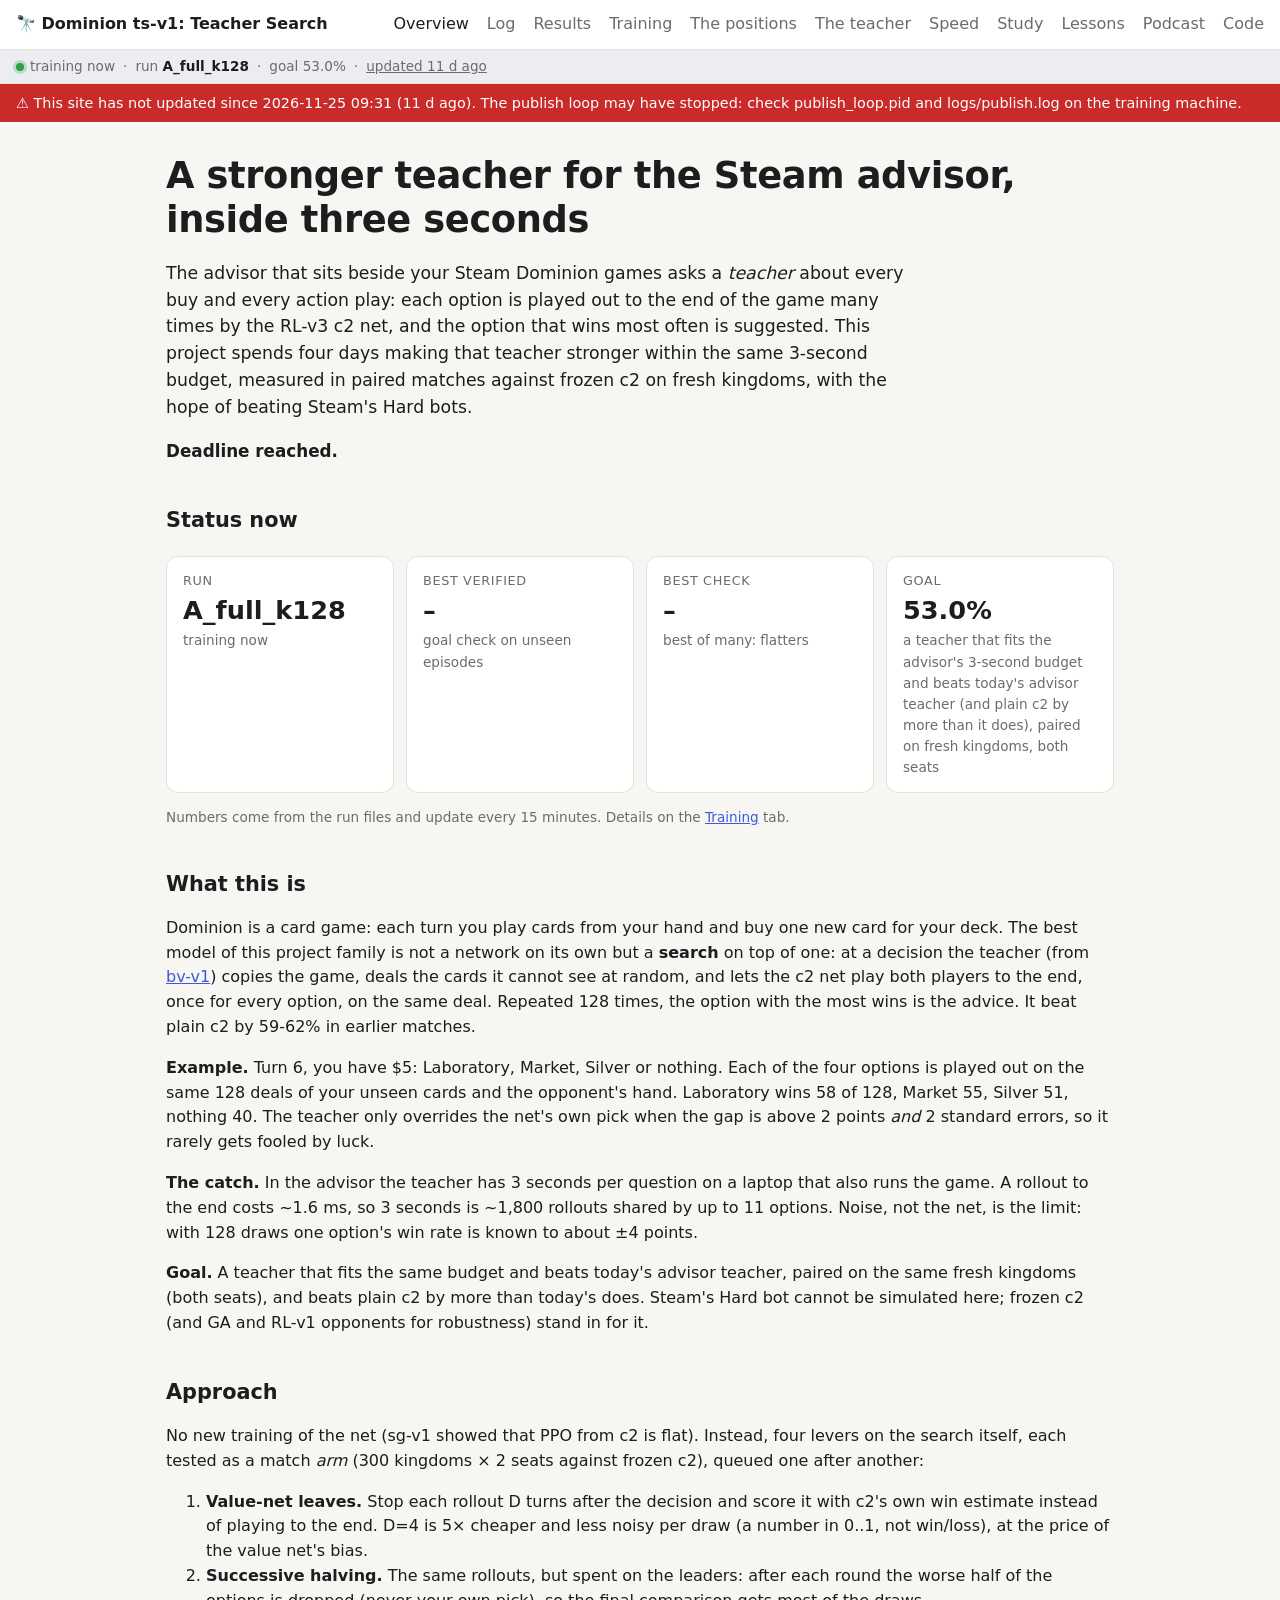
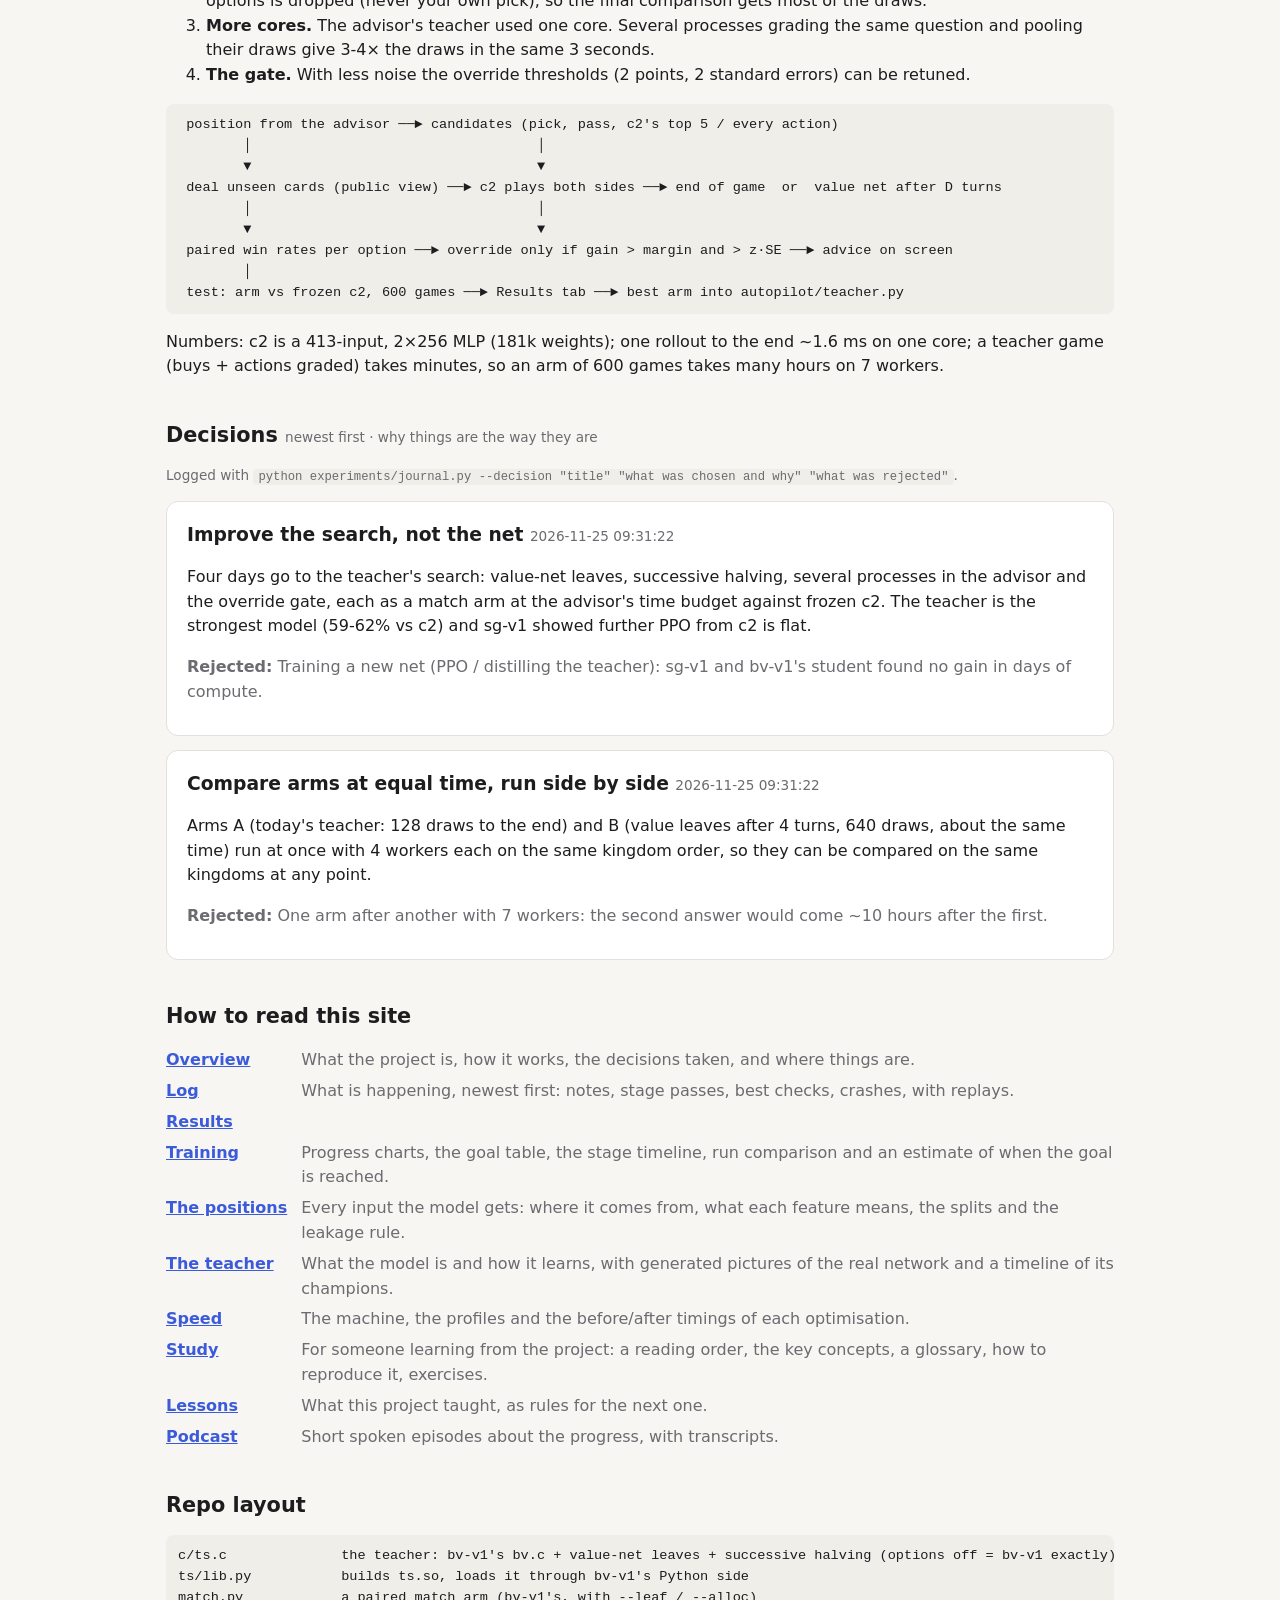
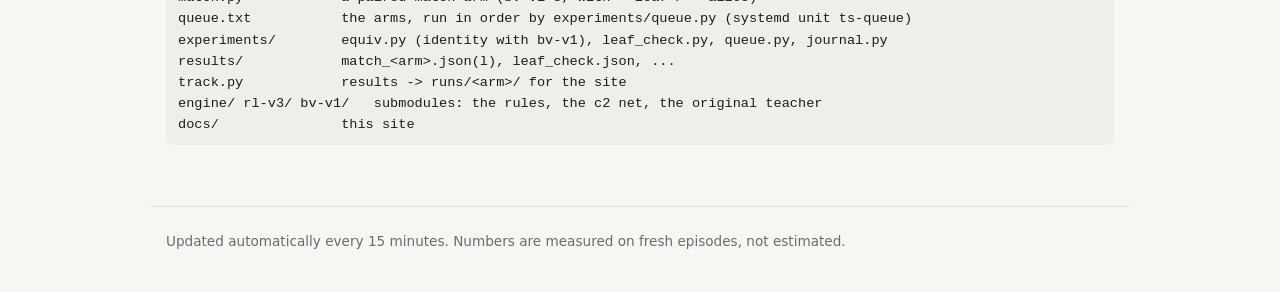
==== docs/index.html @ 8b09281b "ts-v1: teacher search for the Steam advisor (leaves, halving), match arms, site Co-Authored-By: Clau" ====
<!doctype html>
<html lang="en">
<head>
<meta charset="utf-8">
<meta name="viewport" content="width=device-width, initial-scale=1">
<title>Overview</title>
<link rel="stylesheet" href="style.css?v=d5cc2c7c">
</head>
<body>
<main>
<header class="hero">
  <h1>A stronger teacher for the Steam advisor, inside three seconds</h1>
  <p class="lede">The advisor that sits beside your Steam Dominion games asks a <em>teacher</em> about every buy and every action play: each option is played out to the end of the game many times by the RL-v3 c2 net, and the option that wins most often is suggested. This project spends four days making that teacher stronger within the same 3-second budget, measured in paired matches against frozen c2 on fresh kingdoms, with the hope of beating Steam's Hard bots.</p>
  <p class="countdown" id="countdown"></p>
</header>

<section>
  <h2>Status now</h2>
  <div class="cards" id="cards"></div>
  <p class="muted small">Numbers come from the run files and update every 15 minutes. Details on the <a href="training.html">Training</a> tab.</p>
</section>

<section>
  <h2>What this is</h2>
  <p>Dominion is a card game: each turn you play cards from your hand and buy one new card for your deck. The best
  model of this project family is not a network on its own but a <strong>search</strong> on top of one: at a decision
  the teacher (from <a href="https://jca374.github.io/dominion-bv-v1/">bv-v1</a>) copies the game, deals the cards it
  cannot see at random, and lets the c2 net play both players to the end, once for every option, on the same deal.
  Repeated 128 times, the option with the most wins is the advice. It beat plain c2 by 59-62% in earlier matches.</p>
  <p><strong>Example.</strong> Turn 6, you have $5: Laboratory, Market, Silver or nothing. Each of the four options is
  played out on the same 128 deals of your unseen cards and the opponent's hand. Laboratory wins 58 of 128, Market 55,
  Silver 51, nothing 40. The teacher only overrides the net's own pick when the gap is above 2 points <em>and</em>
  2 standard errors, so it rarely gets fooled by luck.</p>
  <p><strong>The catch.</strong> In the advisor the teacher has 3 seconds per question on a laptop that also runs the
  game. A rollout to the end costs ~1.6 ms, so 3 seconds is ~1,800 rollouts shared by up to 11 options. Noise, not
  the net, is the limit: with 128 draws one option's win rate is known to about ±4 points.</p>
  <p><strong>Goal.</strong> A teacher that fits the same budget and beats today's advisor teacher, paired on the same
  fresh kingdoms (both seats), and beats plain c2 by more than today's does. Steam's Hard bot cannot be simulated here;
  frozen c2 (and GA and RL-v1 opponents for robustness) stand in for it.</p>
</section>

<section>
  <h2>Approach</h2>
  <p>No new training of the net (sg-v1 showed that PPO from c2 is flat). Instead, four levers on the search itself,
  each tested as a match <em>arm</em> (300 kingdoms × 2 seats against frozen c2), queued one after another:</p>
  <ol>
   <li><strong>Value-net leaves.</strong> Stop each rollout D turns after the decision and score it with c2's own win
   estimate instead of playing to the end. D=4 is 5× cheaper and less noisy per draw (a number in 0..1, not win/loss),
   at the price of the value net's bias.</li>
   <li><strong>Successive halving.</strong> The same rollouts, but spent on the leaders: after each round the worse
   half of the options is dropped (never your own pick), so the final comparison gets most of the draws.</li>
   <li><strong>More cores.</strong> The advisor's teacher used one core. Several processes grading the same question
   and pooling their draws give 3-4× the draws in the same 3 seconds.</li>
   <li><strong>The gate.</strong> With less noise the override thresholds (2 points, 2 standard errors) can be retuned.</li>
  </ol>
<pre>
 position from the advisor ──► candidates (pick, pass, c2's top 5 / every action)
        │                                   │
        ▼                                   ▼
 deal unseen cards (public view) ──► c2 plays both sides ──► end of game  or  value net after D turns
        │                                   │
        ▼                                   ▼
 paired win rates per option ──► override only if gain > margin and > z·SE ──► advice on screen
        │
 test: arm vs frozen c2, 600 games ──► Results tab ──► best arm into autopilot/teacher.py
</pre>
  <p>Numbers: c2 is a 413-input, 2×256 MLP (181k weights); one rollout to the end ~1.6 ms on one core; a teacher game
  (buys + actions graded) takes minutes, so an arm of 600 games takes many hours on 7 workers.</p>
</section>

<section>
  <h2>Decisions <span class="muted small">newest first · why things are the way they are</span></h2>
  <p class="muted small">Logged with <code>python experiments/journal.py --decision "title" "what was chosen and why" "what was rejected"</code>.</p>
  <div id="decisions"></div>
</section>

<section>
  <h2>How to read this site</h2>
  <div id="guide"></div>
</section>

<section>
  <h2>Repo layout</h2>
<pre>
c/ts.c              the teacher: bv-v1's bv.c + value-net leaves + successive halving (options off = bv-v1 exactly)
ts/lib.py           builds ts.so, loads it through bv-v1's Python side
match.py            a paired match arm (bv-v1's, with --leaf / --alloc)
queue.txt           the arms, run in order by experiments/queue.py (systemd unit ts-queue)
experiments/        equiv.py (identity with bv-v1), leaf_check.py, queue.py, journal.py
results/            match_&lt;arm&gt;.json(l), leaf_check.json, ...
track.py            results -&gt; runs/&lt;arm&gt;/ for the site
engine/ rl-v3/ bv-v1/   submodules: the rules, the c2 net, the original teacher
docs/               this site
</pre>
</section>
</main>
<footer>Updated automatically every 15 minutes. Numbers are measured on fresh episodes, not estimated.</footer>
<script src="site.js?v=a8f18eb9"></script>
<script src="common.js?v=cf5d53e1"></script>
<script src="project.js?v=092dcfd4"></script>
<script src="overview.js?v=cb92b7c0"></script>
</body>
</html>
---- docs/style.css ----
:root {
  --bg: #f7f6f2; --panel: #ffffff; --ink: #1d1d1f; --muted: #6b6b70; --line: #e3e1da;
  --accent: #3b5bdb; --good: #2f9e44; --warn: #e8590c; --bad: #c92a2a; --band: rgba(59, 91, 219, .06);
  --code: #f0eee8;
}
@media (prefers-color-scheme: dark) {
  :root:not([data-theme="light"]) {
    --bg: #111215; --panel: #1a1b20; --ink: #ececf1; --muted: #9a9aa3; --line: #2c2d34;
    --accent: #8ea6ff; --good: #69db7c; --warn: #ffa94d; --bad: #ff8787; --band: rgba(142, 166, 255, .08);
    --code: #23242b;
  }
}
:root[data-theme="dark"] {
  --bg: #111215; --panel: #1a1b20; --ink: #ececf1; --muted: #9a9aa3; --line: #2c2d34;
  --accent: #8ea6ff; --good: #69db7c; --warn: #ffa94d; --bad: #ff8787; --band: rgba(142, 166, 255, .08);
  --code: #23242b;
}
* { box-sizing: border-box; }
body { margin: 0; background: var(--bg); color: var(--ink); font: 16px/1.55 system-ui, -apple-system, "Segoe UI", sans-serif; }
main { max-width: 980px; margin: 0 auto; padding: 0 16px 48px; }
nav.top { display: flex; gap: 18px; align-items: center; padding: 12px 16px; border-bottom: 1px solid var(--line);
  background: var(--panel); position: sticky; top: 0; z-index: 5; flex-wrap: wrap; }
nav.top a { color: var(--muted); text-decoration: none; }
nav.top a.on, nav.top a:hover { color: var(--ink); }
nav.top .brand { color: var(--ink); font-weight: 650; margin-right: auto; }
h1 { font-size: clamp(1.6rem, 4vw, 2.3rem); line-height: 1.2; margin: 32px 0 12px; letter-spacing: -.01em; }
h2 { margin: 40px 0 8px; font-size: 1.3rem; }
.lede { font-size: 1.08rem; max-width: 760px; }
.muted { color: var(--muted); } .small { font-size: .85rem; font-weight: 400; }
a { color: var(--accent); }
.cards { display: grid; grid-template-columns: repeat(auto-fit, minmax(min(150px, 45%), 1fr)); gap: 12px; margin-top: 20px; }
.card { background: var(--panel); border: 1px solid var(--line); border-radius: 12px; padding: 14px 16px; }
.card .k { color: var(--muted); font-size: .8rem; text-transform: uppercase; letter-spacing: .05em; }
.card .v { font-size: 1.6rem; font-weight: 650; font-variant-numeric: tabular-nums; }
.card .s { color: var(--muted); font-size: .85rem; }
.stage { background: var(--panel); border: 1px solid var(--line); border-radius: 12px; padding: 12px 16px; margin: 8px 0;
  display: grid; grid-template-columns: 34px 1fr; gap: 4px 12px; }
.stage .n { width: 30px; height: 30px; border-radius: 50%; display: grid; place-items: center; font-weight: 650;
  background: var(--code); color: var(--muted); }
.stage.passed .n { background: var(--good); color: var(--panel); }
.stage.current { border-color: var(--accent); }
.stage.current .n { background: var(--accent); color: var(--panel); }
.stage.capped .n { background: var(--warn); color: var(--panel); }
.stage h3 { margin: 2px 0; font-size: 1.02rem; }
.stage dl { margin: 0; display: grid; grid-template-columns: max-content 1fr; gap: 2px 10px; font-size: .9rem; }
.stage dt { color: var(--muted); }
.stage dd { margin: 0; }
.chartbox { background: var(--panel); border: 1px solid var(--line); border-radius: 12px; padding: 10px; }
.ev { background: var(--panel); border: 1px solid var(--line); border-radius: 12px; padding: 12px 16px; margin: 10px 0;
  display: flex; gap: 16px; flex-wrap: wrap; }
.ev .body { flex: 1 1 320px; min-width: 0; }
.ev .t { color: var(--muted); font-size: .8rem; font-variant-numeric: tabular-nums; }
.ev h4 { margin: 2px 0 4px; font-size: 1rem; }
.ev p { margin: 4px 0; white-space: pre-wrap; }
.ev img { width: 420px; max-width: 100%; border-radius: 8px; border: 1px solid var(--line); background: #000; }
.tag { display: inline-block; font-size: .72rem; padding: 1px 8px; border-radius: 99px; margin-right: 6px;
  background: var(--code); color: var(--muted); text-transform: uppercase; letter-spacing: .04em; }
.tag.stage_pass, .tag.goal_check { background: var(--good); color: var(--panel); }
.tag.new_best { background: var(--accent); color: var(--panel); }
.tag.journal { background: var(--ink); color: var(--panel); }
.tag.stage_cap { background: var(--warn); color: var(--panel); }
.lesson { background: var(--panel); border: 1px solid var(--line); border-radius: 12px; padding: 4px 20px 16px; margin: 16px 0; }
code { background: var(--code); padding: 1px 5px; border-radius: 4px; font-size: .9em; }
footer { max-width: 980px; margin: 0 auto; padding: 24px 16px 40px; color: var(--muted); font-size: .85rem; border-top: 1px solid var(--line); }
table.t { border-collapse: collapse; width: 100%; background: var(--panel); border: 1px solid var(--line); border-radius: 12px;
  overflow: hidden; font-size: .92rem; font-variant-numeric: tabular-nums; }
table.t th, table.t td { padding: 7px 10px; border-bottom: 1px solid var(--line); text-align: left; }
table.t th { color: var(--muted); font-weight: 600; font-size: .8rem; text-transform: uppercase; letter-spacing: .04em; }
table.t tr:last-child td { border-bottom: 0; }
table.t td.num { text-align: right; }
.tablewrap { overflow-x: auto; }
.countdown { font-size: 1.05rem; font-weight: 600; }
.box { background: var(--panel); border: 1px solid var(--line); border-radius: 12px; padding: 4px 20px 14px; margin: 14px 0; }
.box h3 { margin: 14px 0 6px; }
.chartbox .h { position: relative; height: 300px; }
pre { background: var(--code); padding: 10px 12px; border-radius: 8px; overflow-x: auto; font-size: .85rem; }
.tag.goal_best { background: var(--accent); color: var(--panel); }
.tag.crash { background: var(--bad); color: var(--panel); }
.bar { height: 10px; border-radius: 5px; background: var(--accent); display: inline-block; vertical-align: middle; }
/* Play tab */
.picker { display: flex; gap: 8px; flex-wrap: wrap; margin: 10px 0; }
.picker button { border: 1px solid var(--line); background: var(--panel); color: var(--ink); border-radius: 99px; padding: 6px 14px;
  cursor: pointer; font: inherit; font-size: .92rem; }
.picker button.on { background: var(--accent); color: var(--panel); border-color: var(--accent); }
.player { background: #000; border-radius: 12px; overflow: hidden; border: 1px solid var(--line); }
.player video { width: 100%; display: block; aspect-ratio: 3 / 2; background: #000; }
.games { display: grid; grid-template-columns: repeat(auto-fill, minmax(210px, 1fr)); gap: 10px; margin-top: 14px; }
.game { background: var(--panel); border: 1px solid var(--line); border-radius: 12px; padding: 10px 12px; cursor: pointer; text-align: left;
  color: var(--ink); font: inherit; }
.game.on { border-color: var(--accent); box-shadow: 0 0 0 2px var(--accent) inset; }
.game .ttl { font-weight: 650; } .game .d { color: var(--muted); font-size: .82rem; }
.badge { display: inline-block; font-size: .72rem; padding: 1px 8px; border-radius: 99px; margin-top: 6px; }
.badge.ok { background: var(--good); color: var(--panel); } .badge.bad { background: var(--bad); color: var(--panel); }
.cmp { display: grid; grid-template-columns: repeat(auto-fill, minmax(230px, 1fr)); gap: 10px; }
.cmp figure { margin: 0; } .cmp video { width: 100%; border-radius: 8px; background: #000; } .cmp figcaption { font-size: .82rem; color: var(--muted); }
.ev img { cursor: pointer; }
/* v2: status strip, stale banner, overview, training, model, study */
.strip { display: flex; flex-wrap: wrap; gap: 4px 0; align-items: center; padding: 6px 16px; font-size: .85rem; color: var(--muted);
  background: var(--band); border-bottom: 1px solid var(--line); }
.strip b { color: var(--ink); font-weight: 600; } .strip .sep { margin: 0 8px; } .strip a { color: var(--muted); }
.dot { display: inline-block; width: 8px; height: 8px; border-radius: 50%; background: var(--muted); margin-right: 6px; vertical-align: middle; }
.dot.on { background: var(--good); box-shadow: 0 0 0 3px rgba(47, 158, 68, .25); }
.stale { background: var(--bad); color: #fff; padding: 8px 16px; font-size: .9rem; }
.guide { display: grid; grid-template-columns: max-content 1fr; gap: 6px 14px; }
.guide dt { font-weight: 600; } .guide dd { margin: 0; color: var(--muted); }
.dec h3 { margin-bottom: 4px; }
.charts { display: grid; grid-template-columns: repeat(auto-fill, minmax(300px, 1fr)); gap: 12px; }
.charts .chartbox h3 { margin: 4px 6px 6px; font-size: .95rem; }
.charts .chartbox .h { height: 220px; }
.tl { background: var(--panel); border: 1px solid var(--line); border-radius: 12px; padding: 10px 14px; margin: 10px 0; }
.tlrun { font-weight: 600; margin-bottom: 6px; }
.tlrow { display: grid; grid-template-columns: minmax(90px, 180px) 1fr; gap: 8px; align-items: center; font-size: .85rem; margin: 3px 0; }
.tlname { overflow: hidden; text-overflow: ellipsis; white-space: nowrap; color: var(--muted); }
.tlbar { position: relative; height: 14px; background: var(--code); border-radius: 7px; }
.tlseg { position: absolute; top: 0; height: 14px; border-radius: 7px; background: var(--accent); }
.tlseg.passed { background: var(--good); } .tlseg.capped { background: var(--warn); } .tlseg.running { background: var(--accent); opacity: .85; }
.figs { display: grid; grid-template-columns: 1fr; gap: 18px; max-width: 900px; }
.fig { margin: 0; background: var(--panel); border: 1px solid var(--line); border-radius: 12px; padding: 8px; }
.fig img { width: 100%; border-radius: 8px; display: block; background: #fff; }
.fig a { display: block; cursor: zoom-in; }
.fig figcaption { font-size: .95rem; color: var(--muted); padding: 8px 4px 2px; line-height: 1.45; }
.fig figcaption b { color: var(--ink, inherit); display: block; font-size: 1.05rem; margin-bottom: 2px; }
.glossary { display: grid; grid-template-columns: max-content 1fr; gap: 4px 14px; }
.glossary dt { font-weight: 600; } .glossary dd { margin: 0; }
@media (max-width: 600px) {
  nav.top { gap: 10px 14px; padding: 10px 16px; font-size: .95rem; }
  .guide, .glossary { grid-template-columns: 1fr; } .guide dd, .glossary dd { margin: 0 0 8px; }
  .ev img { width: 100%; }
  .tlrow { grid-template-columns: 80px 1fr; }
}
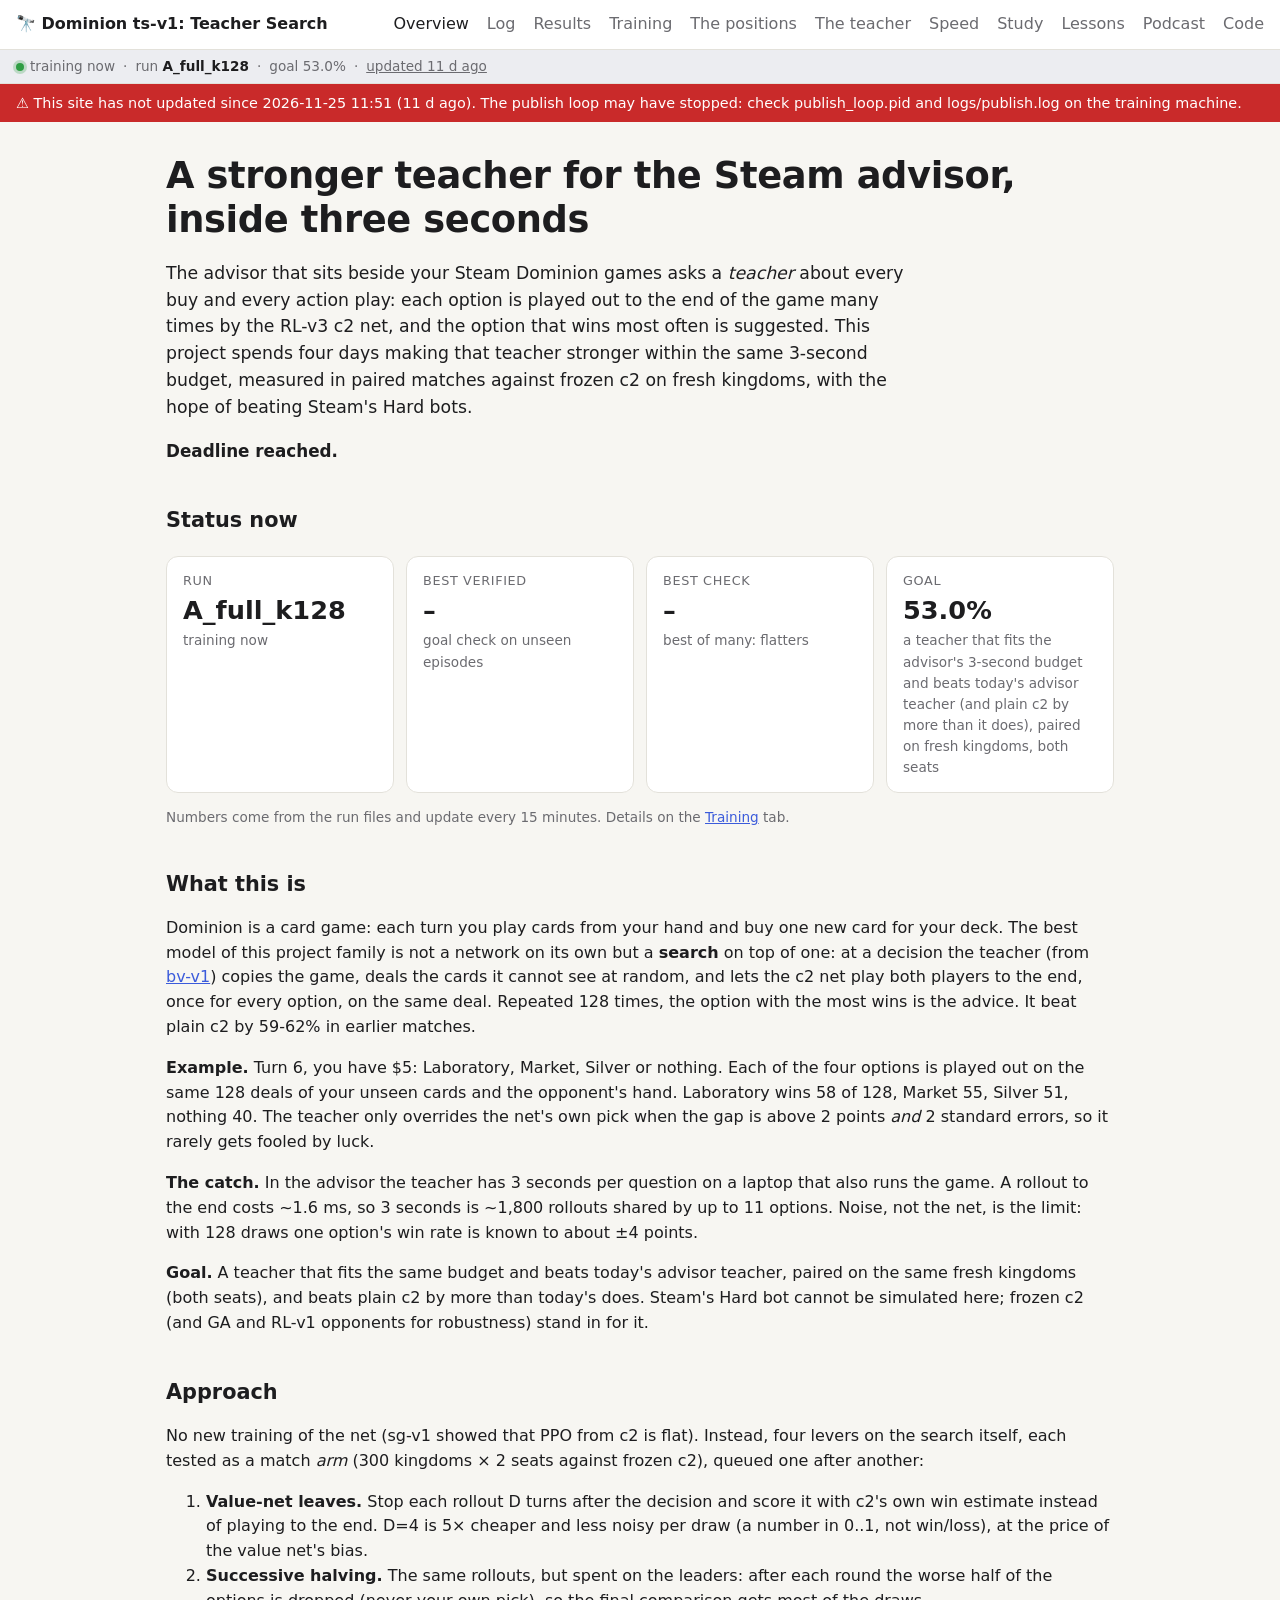
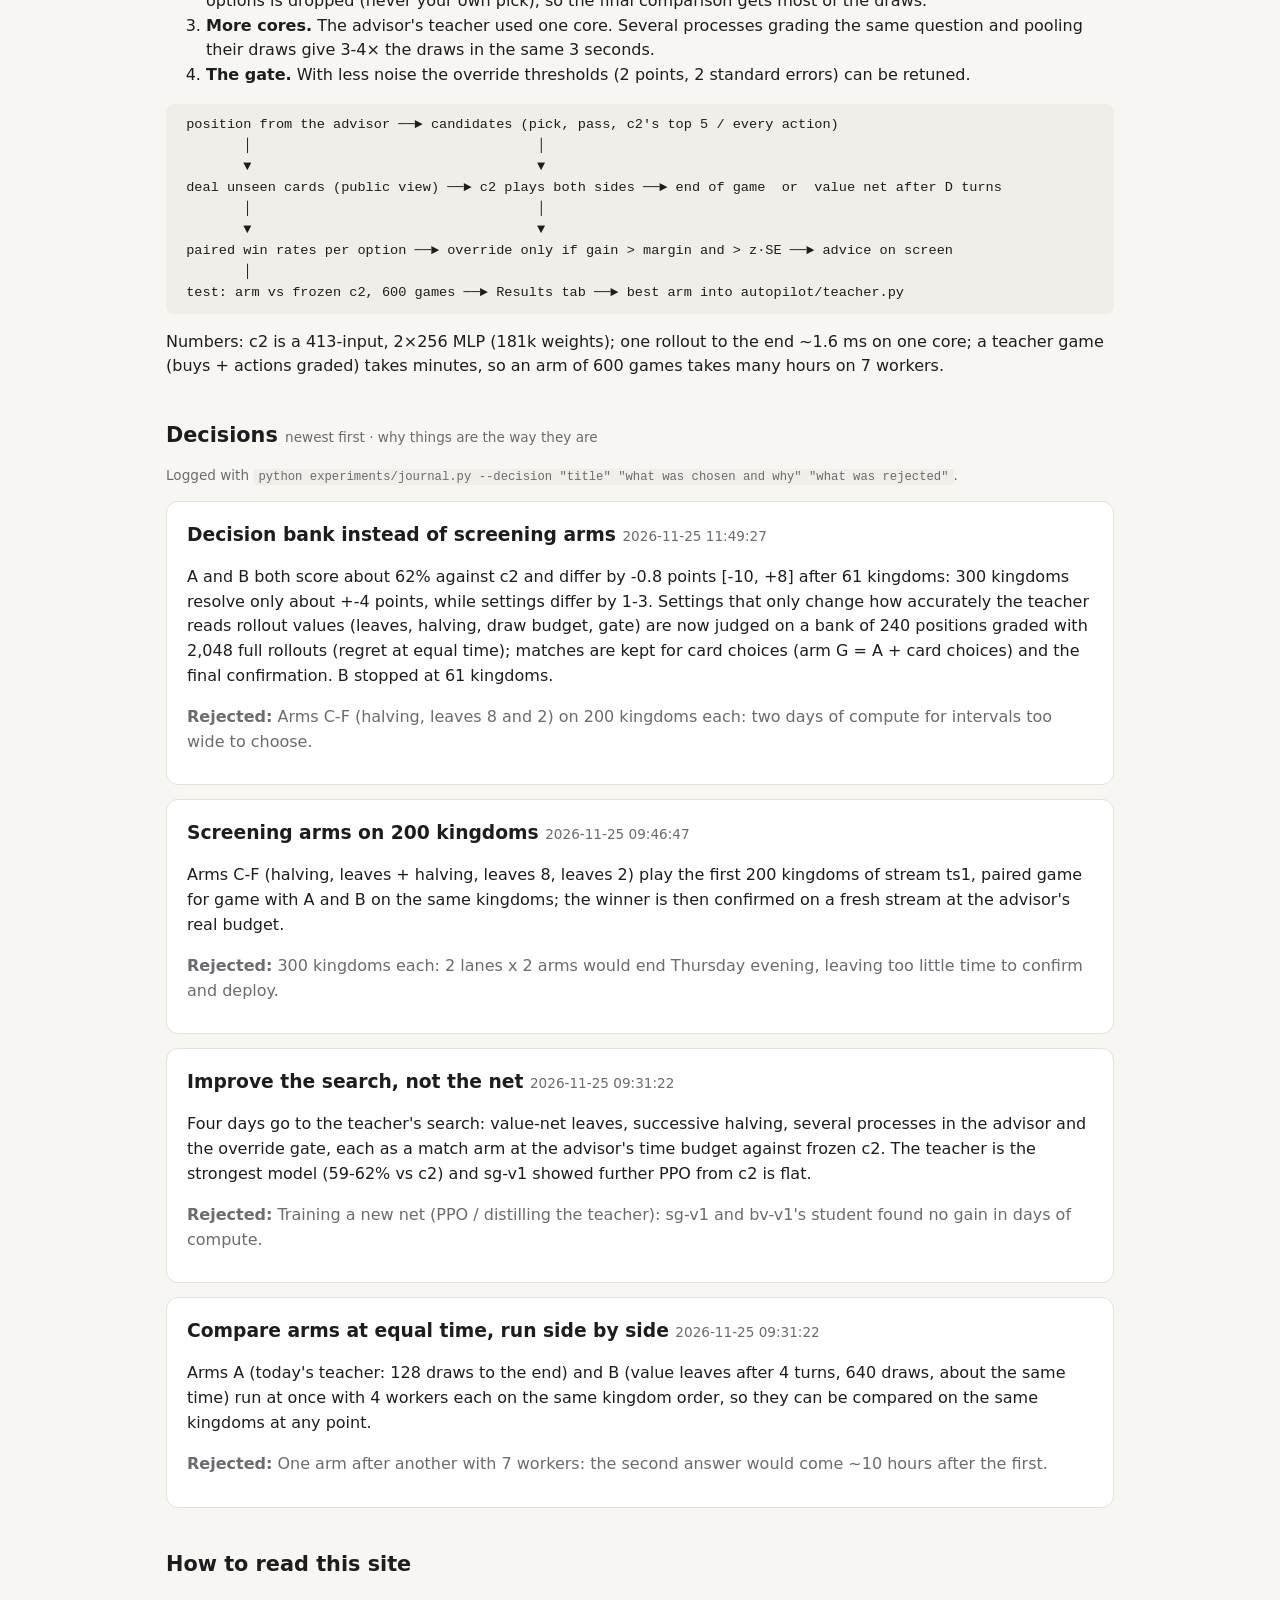
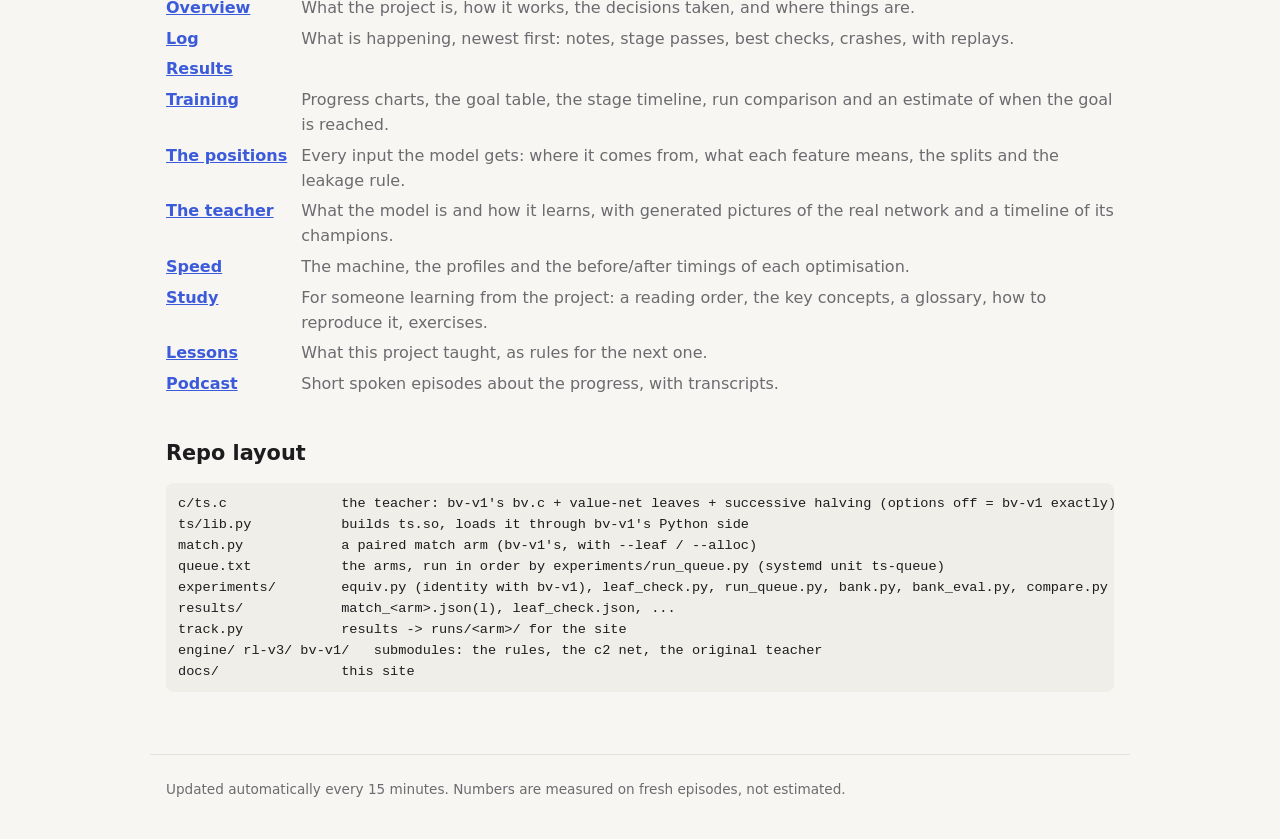
==== commit cf2146b3: "Site update 2026-11-25 11:51" ====
--- a/docs/index.html
+++ b/docs/index.html
@@ -85,8 +85,8 @@
 c/ts.c              the teacher: bv-v1's bv.c + value-net leaves + successive halving (options off = bv-v1 exactly)
 ts/lib.py           builds ts.so, loads it through bv-v1's Python side
 match.py            a paired match arm (bv-v1's, with --leaf / --alloc)
-queue.txt           the arms, run in order by experiments/queue.py (systemd unit ts-queue)
-experiments/        equiv.py (identity with bv-v1), leaf_check.py, queue.py, journal.py
+queue.txt           the arms, run in order by experiments/run_queue.py (systemd unit ts-queue)
+experiments/        equiv.py (identity with bv-v1), leaf_check.py, run_queue.py, bank.py, bank_eval.py, compare.py
 results/            match_&lt;arm&gt;.json(l), leaf_check.json, ...
 track.py            results -&gt; runs/&lt;arm&gt;/ for the site
 engine/ rl-v3/ bv-v1/   submodules: the rules, the c2 net, the original teacher
